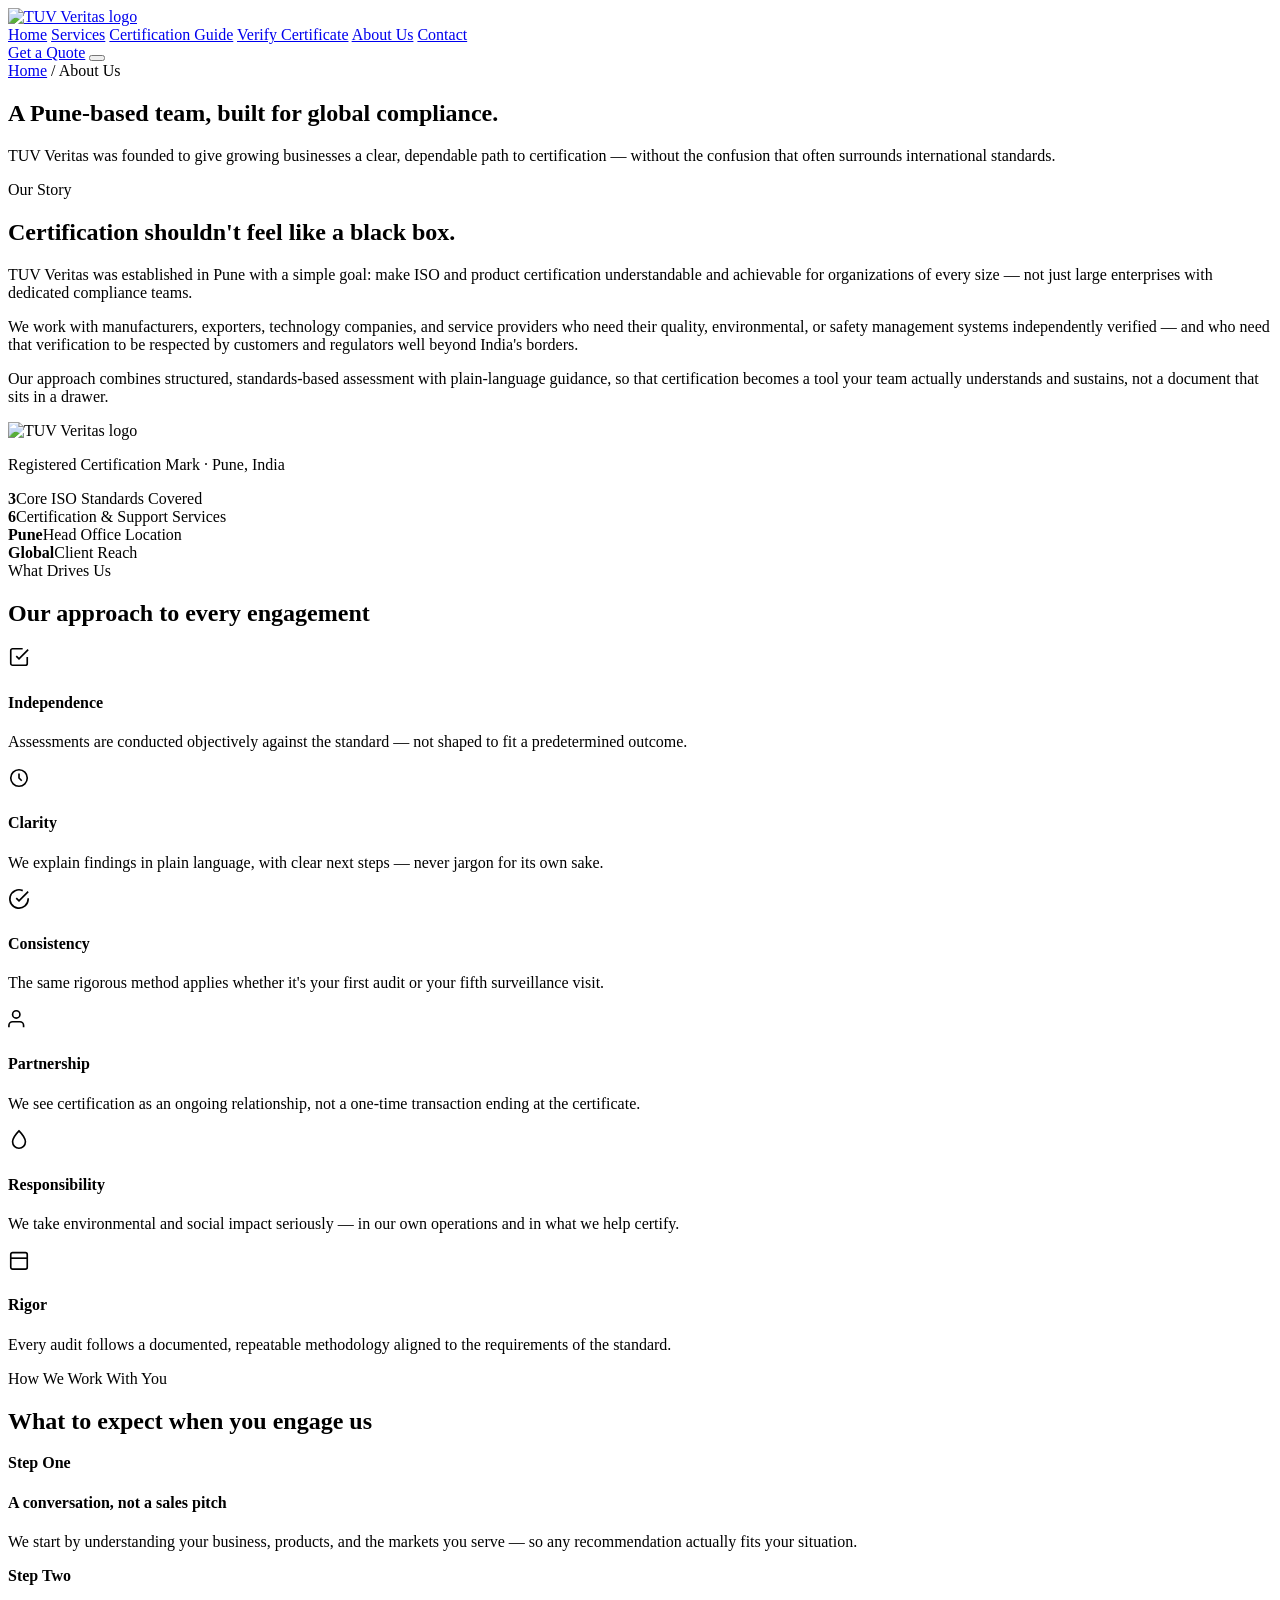
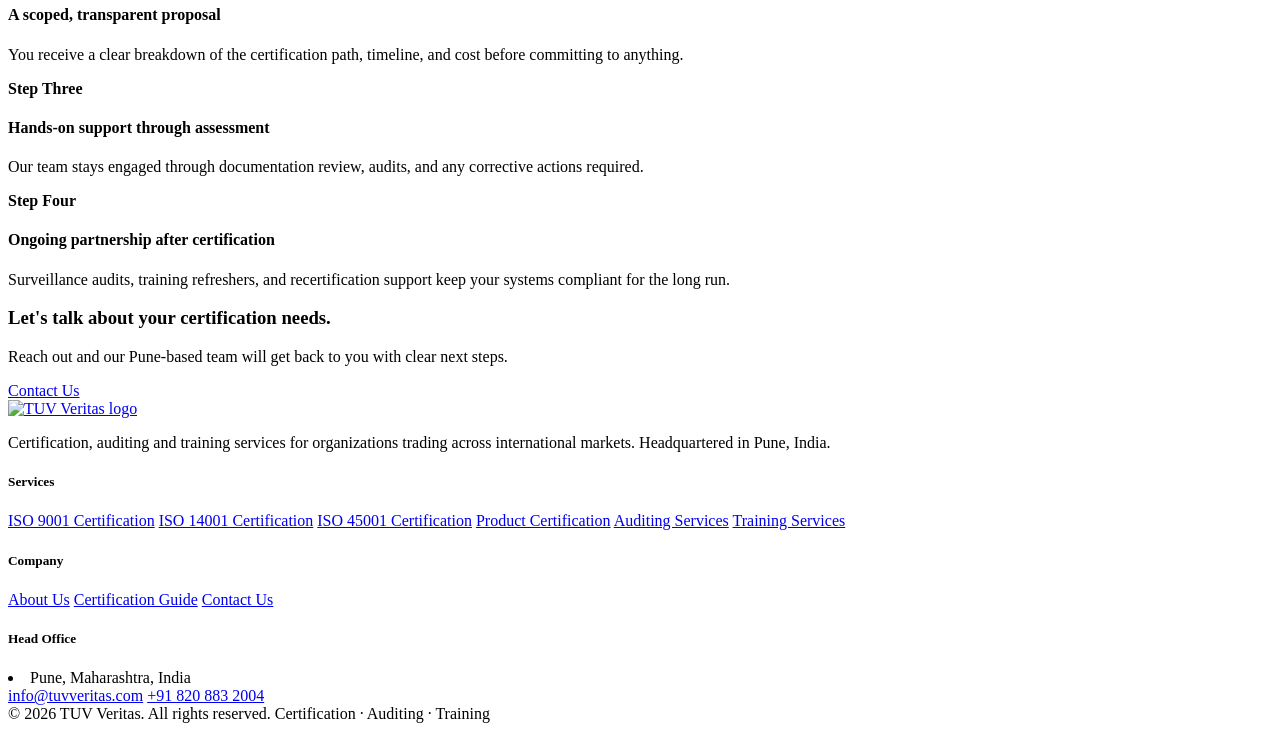
==== about.html @ 995abbed "Add files via upload" ====
<!DOCTYPE html>
<html lang="en">
<head>
<meta charset="UTF-8">
<meta name="viewport" content="width=device-width, initial-scale=1.0">
<title>About Us | TUV Veritas — Certification, Auditing &amp; Training</title>
<meta name="description" content="TUV Veritas is a Pune-based certification, auditing and training organization serving clients across international markets.">
<link rel="preconnect" href="https://fonts.googleapis.com">
<link href="https://fonts.googleapis.com/css2?family=Sora:wght@500;600;700;800&family=Inter:wght@400;500;600;700&display=swap" rel="stylesheet">
<link rel="stylesheet" href="css/style.css">
</head>
<body>

<header class="site-header">
  <div class="container nav-row">
    <a href="index.html" class="brand">
      <img class="brand-mark" src="images/TUV LOGO PNG.png" alt="TUV Veritas logo">
    </a>
    <nav class="main-nav" id="mainNav">
      <a href="index.html">Home</a>
      <a href="index.html#services">Services</a>
      <a href="certification-guide.html">Certification Guide</a>
      <a href="verify.html">Verify Certificate</a>
      <a href="about.html" class="active">About Us</a>
      <a href="contact.html">Contact</a>
    </nav>
    <div class="nav-cta">
      <a href="contact.html" class="btn btn-gold btn-sm btn-sm-desktop">Get a Quote</a>
      <button class="hamburger" aria-label="Toggle menu" aria-expanded="false"><span></span><span></span><span></span></button>
    </div>
  </div>
</header>

<section class="page-hero">
  <div class="container">
    <div class="breadcrumb"><a href="index.html">Home</a> / About Us</div>
    <h1>A Pune-based team, built for global compliance.</h1>
    <p class="hero-sub">TUV Veritas was founded to give growing businesses a clear, dependable path to certification — without the confusion that often surrounds international standards.</p>
  </div>
</section>

<section>
  <div class="container split">
    <div>
      <div class="eyebrow">Our Story</div>
      <h2>Certification shouldn't feel like a black box.</h2>
      <p>TUV Veritas was established in Pune with a simple goal: make ISO and product certification understandable and achievable for organizations of every size — not just large enterprises with dedicated compliance teams.</p>
      <p>We work with manufacturers, exporters, technology companies, and service providers who need their quality, environmental, or safety management systems independently verified — and who need that verification to be respected by customers and regulators well beyond India's borders.</p>
      <p>Our approach combines structured, standards-based assessment with plain-language guidance, so that certification becomes a tool your team actually understands and sustains, not a document that sits in a drawer.</p>
    </div>
     <div class="blueprint-wrap">
      <div class="blueprint-box">
        <img src="images/TUV LOGO PNG.png" alt="TUV Veritas logo">
      </div>
      <p class="mark-caption">Registered Certification Mark · Pune, India</p>
    </div>
  </div>
</section>

<section style="background:var(--paper-1); padding-top:0; padding-bottom:0;">
  <div class="stat-strip">
    <div class="stat-cell"><b>3</b><span>Core ISO Standards Covered</span></div>
    <div class="stat-cell"><b>6</b><span>Certification &amp; Support Services</span></div>
    <div class="stat-cell"><b>Pune</b><span>Head Office Location</span></div>
    <div class="stat-cell"><b>Global</b><span>Client Reach</span></div>
  </div>
</section>

<section>
  <div class="container">
    <div class="section-head">
      <div class="eyebrow">What Drives Us</div>
      <h2>Our approach to every engagement</h2>
    </div>
    <div class="value-grid">
      <div class="value-item">
        <div class="icon-badge"><svg width="22" height="22" viewBox="0 0 24 24" fill="none" stroke="currentColor" stroke-width="1.8"><path d="M9 11l3 3L22 4"/><path d="M21 12v7a2 2 0 01-2 2H5a2 2 0 01-2-2V5a2 2 0 012-2h11"/></svg></div>
        <h4>Independence</h4>
        <p>Assessments are conducted objectively against the standard — not shaped to fit a predetermined outcome.</p>
      </div>
      <div class="value-item">
        <div class="icon-badge"><svg width="22" height="22" viewBox="0 0 24 24" fill="none" stroke="currentColor" stroke-width="1.8"><circle cx="12" cy="12" r="9"/><path d="M12 7v5l3 3"/></svg></div>
        <h4>Clarity</h4>
        <p>We explain findings in plain language, with clear next steps — never jargon for its own sake.</p>
      </div>
      <div class="value-item">
        <div class="icon-badge"><svg width="22" height="22" viewBox="0 0 24 24" fill="none" stroke="currentColor" stroke-width="1.8"><path d="M22 11.08V12a10 10 0 11-5.93-9.14"/><polyline points="22 4 12 14.01 9 11.01"/></svg></div>
        <h4>Consistency</h4>
        <p>The same rigorous method applies whether it's your first audit or your fifth surveillance visit.</p>
      </div>
      <div class="value-item">
        <div class="icon-badge"><svg width="22" height="22" viewBox="0 0 24 24" fill="none" stroke="currentColor" stroke-width="1.8"><path d="M17 21v-2a4 4 0 00-4-4H5a4 4 0 00-4 4v2"/><circle cx="9" cy="7" r="4"/></svg></div>
        <h4>Partnership</h4>
        <p>We see certification as an ongoing relationship, not a one-time transaction ending at the certificate.</p>
      </div>
      <div class="value-item">
        <div class="icon-badge"><svg width="22" height="22" viewBox="0 0 24 24" fill="none" stroke="currentColor" stroke-width="1.8"><path d="M12 2C8 6 5 10 5 14a7 7 0 0014 0c0-4-3-8-7-12z"/></svg></div>
        <h4>Responsibility</h4>
        <p>We take environmental and social impact seriously — in our own operations and in what we help certify.</p>
      </div>
      <div class="value-item">
        <div class="icon-badge"><svg width="22" height="22" viewBox="0 0 24 24" fill="none" stroke="currentColor" stroke-width="1.8"><rect x="3" y="4" width="18" height="18" rx="2"/><line x1="3" y1="10" x2="21" y2="10"/></svg></div>
        <h4>Rigor</h4>
        <p>Every audit follows a documented, repeatable methodology aligned to the requirements of the standard.</p>
      </div>
    </div>
  </div>
</section>

<section style="background:var(--paper-1)">
  <div class="container">
    <div class="section-head">
      <div class="eyebrow">How We Work With You</div>
      <h2>What to expect when you engage us</h2>
    </div>
    <div class="timeline-v">
      <div class="t-item"><b>Step One</b><h4>A conversation, not a sales pitch</h4><p>We start by understanding your business, products, and the markets you serve — so any recommendation actually fits your situation.</p></div>
      <div class="t-item"><b>Step Two</b><h4>A scoped, transparent proposal</h4><p>You receive a clear breakdown of the certification path, timeline, and cost before committing to anything.</p></div>
      <div class="t-item"><b>Step Three</b><h4>Hands-on support through assessment</h4><p>Our team stays engaged through documentation review, audits, and any corrective actions required.</p></div>
      <div class="t-item"><b>Step Four</b><h4>Ongoing partnership after certification</h4><p>Surveillance audits, training refreshers, and recertification support keep your systems compliant for the long run.</p></div>
    </div>
  </div>
</section>

<section style="padding-top:0">
  <div class="container">
    <div class="cta-band">
      <div>
        <h3>Let's talk about your certification needs.</h3>
        <p>Reach out and our Pune-based team will get back to you with clear next steps.</p>
      </div>
      <a href="contact.html" class="btn btn-gold">Contact Us</a>
    </div>
  </div>
</section>

<footer class="site-footer">
  <div class="container">
    <div class="footer-grid">
      <div class="footer-brand">
        <a href="index.html" class="brand">
      <img class="brand-mark" src="images/TUV LOGO PNG.png" alt="TUV Veritas logo">
    </a>
        <p>Certification, auditing and training services for organizations trading across international markets. Headquartered in Pune, India.</p>
      </div>
      <div class="footer-col">
        <h5>Services</h5>
        <a href="certification-guide.html#iso-9001">ISO 9001 Certification</a>
        <a href="certification-guide.html#iso-14001">ISO 14001 Certification</a>
        <a href="certification-guide.html#iso-45001">ISO 45001 Certification</a>
        <a href="certification-guide.html#product-certification">Product Certification</a>
        <a href="certification-guide.html#auditing">Auditing Services</a>
        <a href="certification-guide.html#training">Training Services</a>
      </div>
      <div class="footer-col">
        <h5>Company</h5>
        <a href="about.html">About Us</a>
        <a href="certification-guide.html">Certification Guide</a>
        <a href="contact.html">Contact Us</a>
      </div>
      <div class="footer-col">
        <h5>Head Office</h5>
        <li>Pune, Maharashtra, India</li>
        <a href="mailto:info@tuvveritas.com">info@tuvveritas.com</a>
        <a href="tel:+918208832004">+91 820 883 2004</a>
      </div>
    </div>
    <div class="footer-bottom">
      <span>© 2026 TUV Veritas. All rights reserved.</span>
      <span>Certification · Auditing · Training</span>
    </div>
  </div>
</footer>

<script src="js/main.js"></script>
</body>
</html>
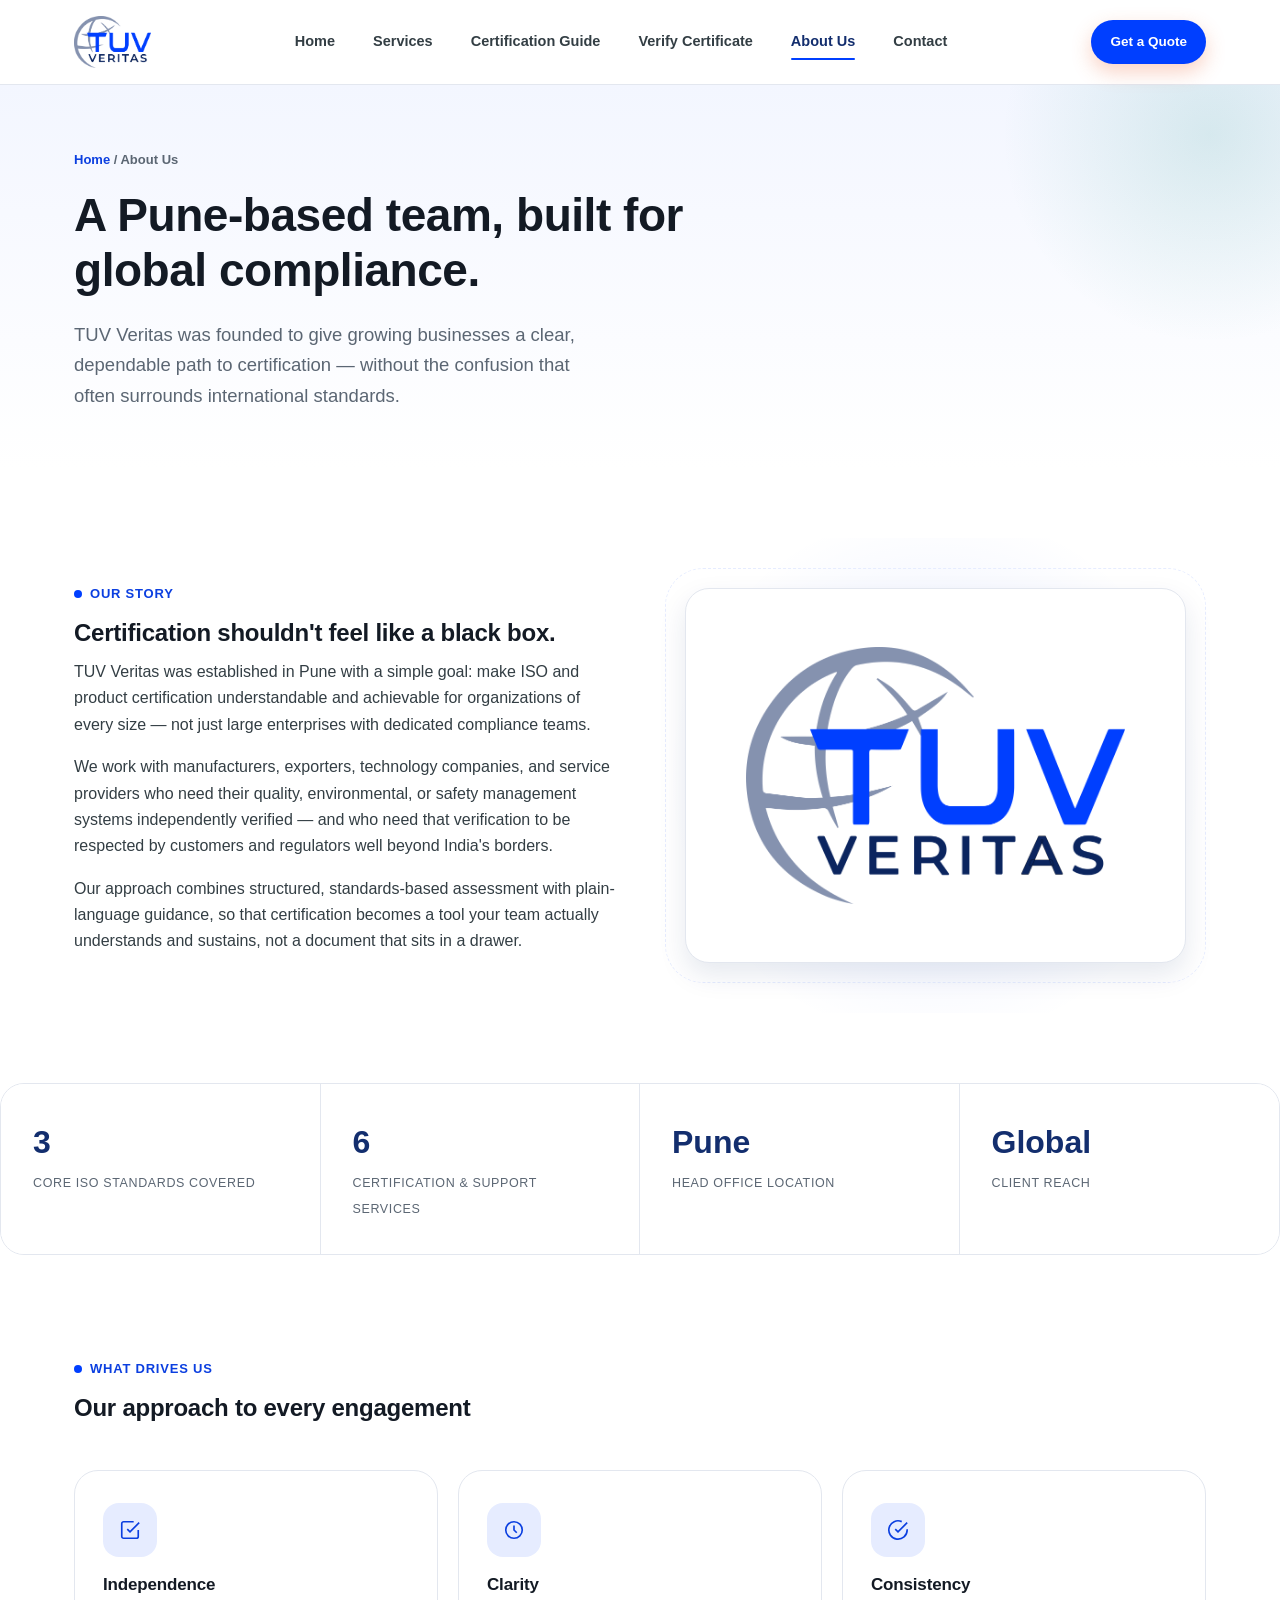
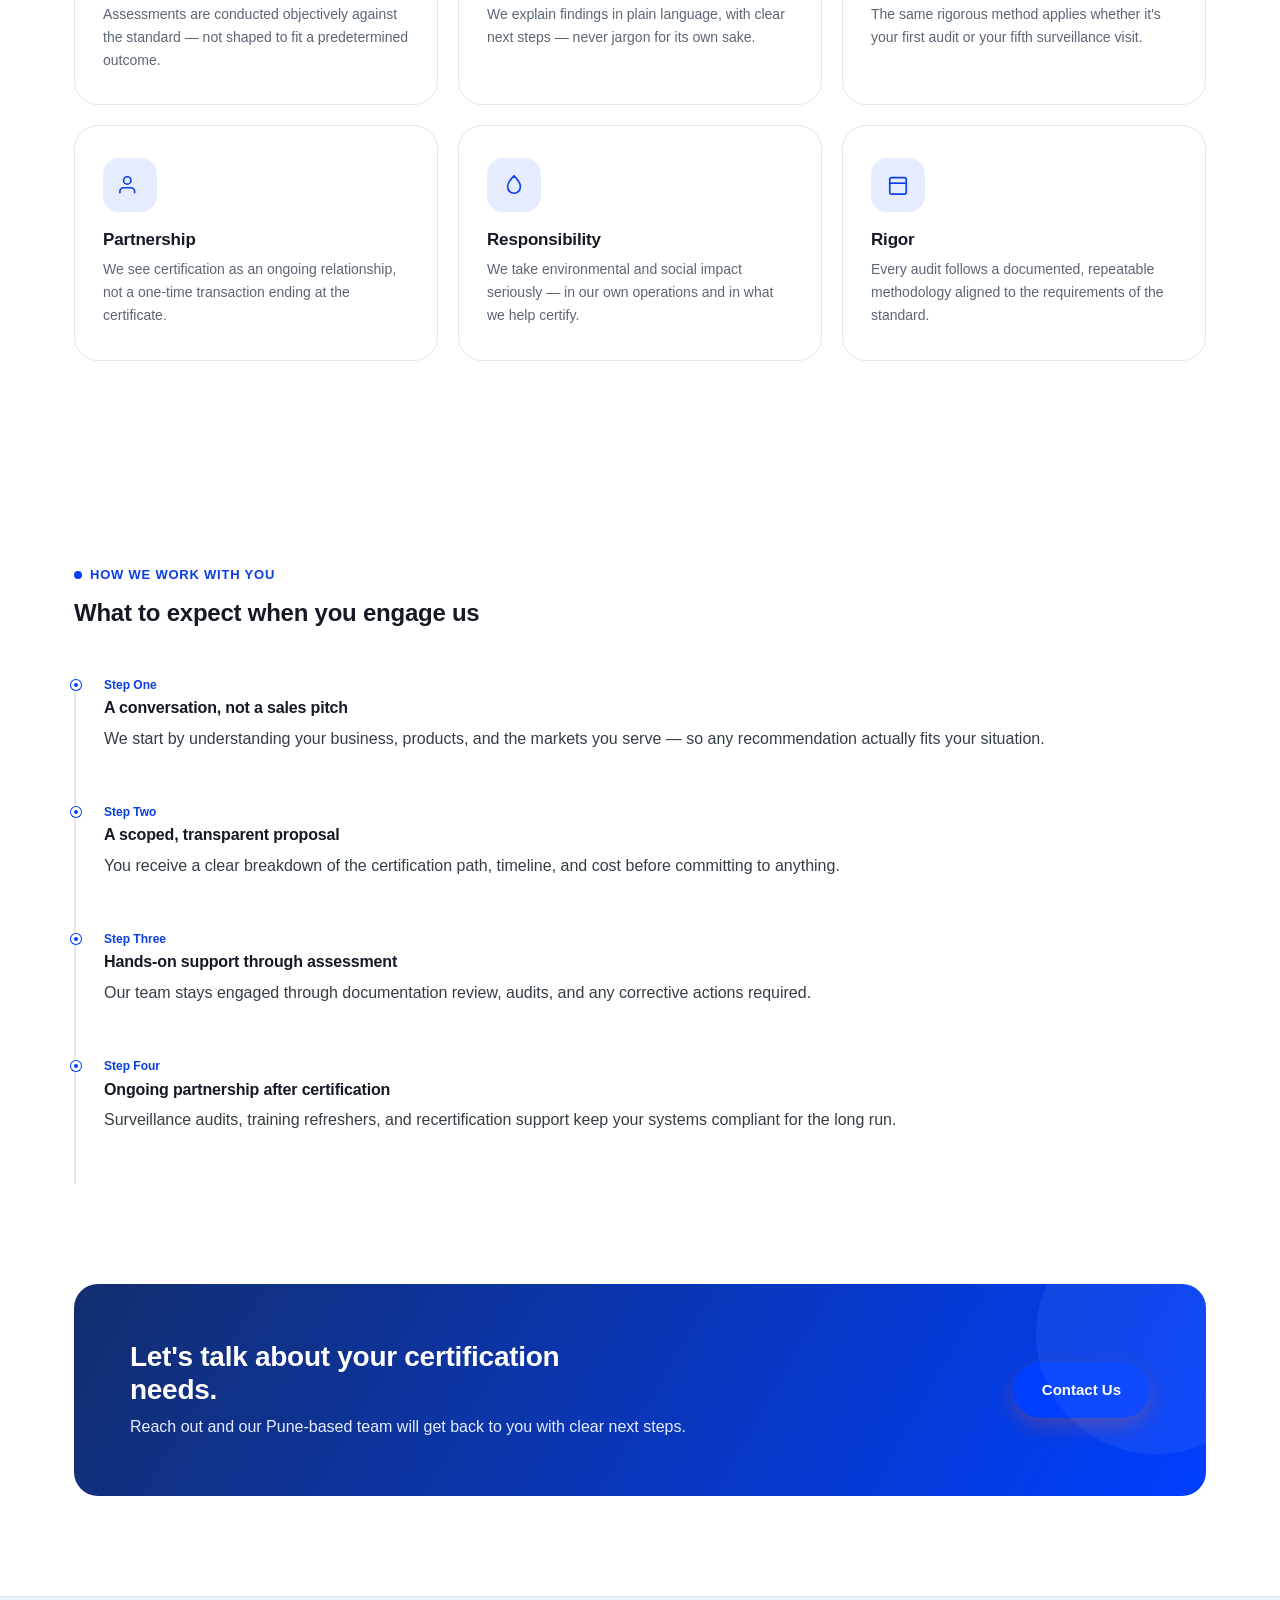
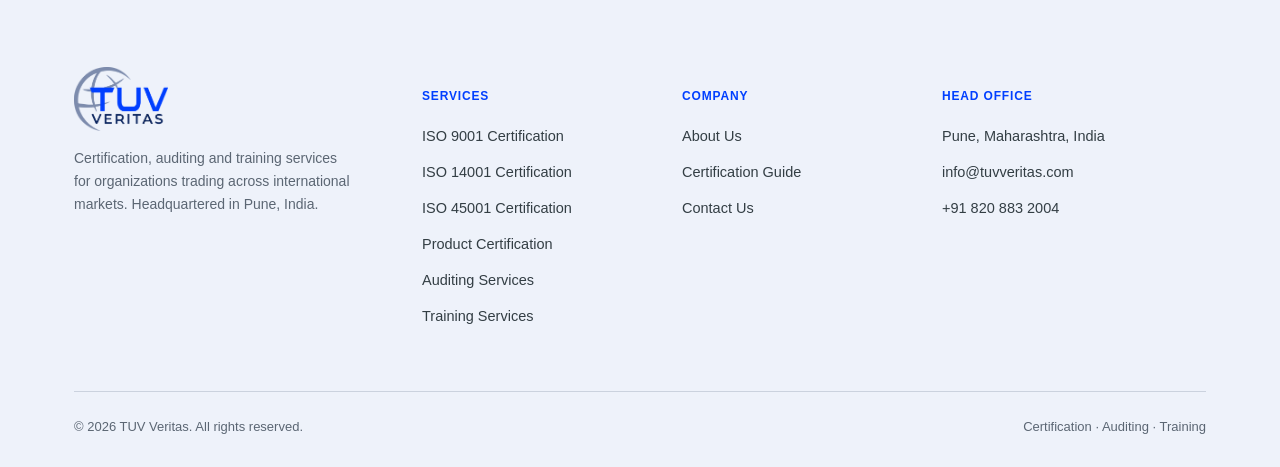
==== commit d2abeb8b: "Update about.html" ====
--- a/about.html
+++ b/about.html
@@ -52,7 +52,6 @@
       <div class="blueprint-box">
         <img src="images/TUV LOGO PNG.png" alt="TUV Veritas logo">
       </div>
-      <p class="mark-caption">Registered Certification Mark · Pune, India</p>
     </div>
   </div>
 </section>
--- a/css/style.css
+++ b/css/style.css
@@ -0,0 +1,422 @@
+/* ==========================================================================
+   TUV VERITAS — Design Tokens (v2)
+   ========================================================================== */
+:root{
+  /* Brand colors — from official logo (TUV #003FFF royal blue / VERITAS #0B255F navy) */
+  --brand-blue:#003FFF;
+  --brand-blue-600:#0B3FE0;
+  --brand-blue-500:#2158FF;
+  --brand-blue-100:#E6ECFF;
+  --brand-blue-50:#F3F6FF;
+
+  --navy-900:#0B255F;
+  --navy-800:#132E6E;
+  --navy-700:#1B3A80;
+
+  --ink-900:#131A24;
+  --ink-700:#333E44;
+  --ink-500:#5B6673;
+  --line:#E3E7EF;
+  --line-strong:#CBD2DE;
+
+  --bg:#FFFFFF;
+  --bg-alt:#F5F7FB;
+  --footer-bg:#EEF2FA;
+  --white:#FFFFFF;
+
+  --font-display:'Sora', -apple-system, BlinkMacSystemFont, sans-serif;
+  --font-body:'Inter', -apple-system, BlinkMacSystemFont, sans-serif;
+
+  --maxw: 1180px;
+  --r-sm: 8px;
+  --r-md: 14px;
+  --r-lg: 24px;
+  --r-pill: 999px;
+  --shadow-sm: 0 1px 2px rgba(11,37,95,0.06), 0 1px 1px rgba(11,37,95,0.04);
+  --shadow-md: 0 12px 28px rgba(11,37,95,0.10);
+  --shadow-lg: 0 24px 60px rgba(11,37,95,0.16);
+}
+
+*,*::before,*::after{ box-sizing:border-box; }
+html{ scroll-behavior:smooth; }
+body{
+  margin:0;
+  font-family:var(--font-body);
+  color:var(--ink-700);
+  background:var(--bg);
+  line-height:1.65;
+  font-size:16px;
+  -webkit-font-smoothing:antialiased;
+}
+img{ max-width:100%; display:block; }
+a{ color:inherit; text-decoration:none; }
+ul{ margin:0; padding:0; list-style:none; }
+h1,h2,h3,h4{ font-family:var(--font-display); color:var(--ink-900); margin:0 0 .5em; line-height:1.18; font-weight:700; letter-spacing:-.01em; }
+p{ margin:0 0 1em; }
+button{ font-family:inherit; }
+
+.container{ max-width:var(--maxw); margin:0 auto; padding:0 24px; }
+section{ padding:100px 0; }
+@media(max-width:720px){ section{ padding:60px 0; } }
+
+.eyebrow{
+  display:inline-flex; align-items:center; gap:8px;
+  font-family:var(--font-body); font-size:13px; letter-spacing:.06em; text-transform:uppercase;
+  color:var(--brand-blue-600); font-weight:700; margin-bottom:14px;
+}
+.eyebrow::before{ content:''; width:8px; height:8px; border-radius:50%; background:var(--brand-blue); display:inline-block; }
+
+.section-head{ max-width:640px; margin-bottom:48px; }
+.section-head.center{ margin-left:auto; margin-right:auto; text-align:center; }
+.section-head p{ color:var(--ink-500); font-size:17px; }
+
+a:focus-visible, button:focus-visible, input:focus-visible, textarea:focus-visible{
+  outline:2.5px solid var(--brand-blue); outline-offset:2px;
+}
+
+/* ==========================================================================
+   Buttons
+   ========================================================================== */
+.btn{
+  display:inline-flex; align-items:center; justify-content:center; gap:8px;
+  padding:15px 28px; border-radius:var(--r-pill); font-weight:600; font-size:15px;
+  border:1.5px solid transparent; cursor:pointer;
+  transition:transform .15s ease, background .2s ease, color .2s ease, border-color .2s ease, box-shadow .2s ease;
+  white-space:nowrap; font-family:var(--font-body);
+}
+.btn:hover{ transform:translateY(-2px); }
+.btn-gold{ background:var(--brand-blue); color:var(--white); box-shadow:0 8px 20px rgba(232,93,47,.28); }
+.btn-gold:hover{ background:var(--brand-blue-500); }
+.btn-outline{ background:transparent; color:var(--white); border-color:rgba(255,255,255,.45); }
+.btn-outline:hover{ border-color:var(--white); background:rgba(255,255,255,.1); }
+.btn-ink{ background:var(--navy-900); color:var(--white); }
+.btn-ink:hover{ background:var(--brand-blue-600); }
+.btn-block{ width:100%; }
+.btn-sm{ padding:10px 18px; font-size:13.5px; }
+
+/* ==========================================================================
+   Header / Nav
+   ========================================================================== */
+.site-header{
+  position:sticky; top:0; z-index:200;
+  background:rgba(255,255,255,.9);
+  backdrop-filter:blur(10px);
+  border-bottom:1px solid var(--line);
+}
+.nav-row{ display:flex; align-items:center; justify-content:space-between; height:84px; }
+.brand{ display:flex; align-items:center; gap:0; }
+.brand-mark{ height:52px; width:auto; flex-shrink:0; display:block; }
+
+.main-nav{ display:flex; align-items:center; gap:38px; }
+.main-nav a{ font-size:14.5px; font-weight:600; color:var(--ink-700); position:relative; padding:6px 0; }
+.main-nav a::after{ content:''; position:absolute; left:0; right:100%; bottom:0; height:2px; background:var(--brand-blue); transition:right .25s ease; border-radius:2px; }
+.main-nav a:hover::after, .main-nav a.active::after{ right:0; }
+.main-nav a.active{ color:var(--navy-800); }
+
+.nav-cta{ display:flex; align-items:center; gap:18px; }
+.hamburger{ display:none; flex-direction:column; gap:5px; background:none; border:none; cursor:pointer; padding:8px; }
+.hamburger span{ width:24px; height:2px; background:var(--ink-900); display:block; transition:.25s; border-radius:2px; }
+body.nav-open{ overflow:hidden; }
+@media(max-width:900px){
+  .main-nav{
+    position:fixed; top:0; left:0; right:0; height:100vh; height:100dvh;
+    background:var(--bg); z-index:250;
+    flex-direction:column; align-items:flex-start; gap:0;
+    padding:100px 24px 24px;
+    transform:translateX(100%); transition:transform .3s ease;
+    overflow-y:auto; -webkit-overflow-scrolling:touch;
+  }
+  .main-nav.open{ transform:translateX(0); }
+  .main-nav a{ width:100%; padding:16px 0; border-bottom:1px solid var(--line); }
+  .main-nav a::after{ display:none; }
+  .hamburger{ display:flex; }
+  .nav-cta .btn-sm-desktop{ display:none; }
+  .brand-mark{ height:44px; }
+}
+
+/* ==========================================================================
+   Logo (rectangular lockup, globe + stacked wordmark)
+   ========================================================================== */
+.footer-brand .brand-mark{ height:64px; }
+
+/* ==========================================================================
+   Hero
+   ========================================================================== */
+.hero{
+  position:relative;
+  background:linear-gradient(180deg, var(--brand-blue-50) 0%, var(--bg) 78%);
+  overflow:hidden; padding:80px 0 100px;
+}
+.hero::before{
+  content:''; position:absolute; top:-180px; right:-160px; width:520px; height:520px; border-radius:50%;
+  background:radial-gradient(circle at 30% 30%, rgba(30,145,136,.16), rgba(30,145,136,0) 70%);
+  pointer-events:none;
+}
+.hero::after{
+  content:''; position:absolute; bottom:-220px; left:-160px; width:420px; height:420px; border-radius:50%;
+  background:radial-gradient(circle at 60% 40%, rgba(232,93,47,.12), rgba(232,93,47,0) 70%);
+  pointer-events:none;
+}
+.hero-grid{ position:relative; z-index:2; display:grid; grid-template-columns:1.05fr .95fr; gap:48px; align-items:center; }
+.hero-kicker{
+  font-family:var(--font-body); font-size:13px; font-weight:700; letter-spacing:.06em; text-transform:uppercase;
+  color:var(--brand-blue-600); margin-bottom:20px; display:flex; align-items:center; gap:10px;
+}
+.hero-kicker::before{ content:''; width:8px; height:8px; border-radius:50%; background:var(--brand-blue); box-shadow:0 0 0 5px var(--brand-blue-100); }
+.hero h1{ color:var(--ink-900); font-size:clamp(36px,5vw,58px); font-weight:800; margin-bottom:22px; }
+.hero h1 em{ font-style:normal; color:var(--brand-blue-600); position:relative; }
+.hero-sub{ font-size:18.5px; color:var(--ink-500); max-width:520px; margin-bottom:36px; }
+.hero-actions{ display:flex; gap:16px; flex-wrap:wrap; margin-bottom:50px; }
+
+
+/* Hero graphic: globe + certificate card */
+.seal-wrap{ position:relative; display:flex; align-items:center; justify-content:center; z-index:2; }
+.seal-svg{ width:100%; max-width:440px; height:auto; }
+.orbit-slow{ animation:spin 90s linear infinite; transform-origin:220px 190px; }
+.orbit-fast{ animation:spin-rev 70s linear infinite; transform-origin:220px 190px; }
+@keyframes spin{ from{ transform:rotate(0deg);} to{ transform:rotate(360deg);} }
+@keyframes spin-rev{ from{ transform:rotate(0deg);} to{ transform:rotate(-360deg);} }
+@media (prefers-reduced-motion: reduce){ .orbit-slow,.orbit-fast{ animation:none; } }
+
+@media(max-width:900px){
+  .hero-grid{ grid-template-columns:1fr; }
+  .seal-wrap{ order:-1; max-width:280px; margin:0 auto 8px; }
+}
+
+/* ==========================================================================
+   Standards strip
+   ========================================================================== */
+.ticker{ background:var(--navy-900); color:var(--brand-blue-100); overflow:hidden; }
+.ticker-track{ display:flex; gap:0; white-space:nowrap; padding:15px 0; animation:ticker 34s linear infinite; width:max-content; }
+.ticker-track span{ font-family:var(--font-body); font-size:13.5px; font-weight:600; letter-spacing:.02em; display:inline-flex; align-items:center; padding:0 28px; position:relative; }
+.ticker-track span::after{ content:''; position:absolute; right:0; top:50%; transform:translateY(-50%); width:5px; height:5px; border-radius:50%; background:var(--brand-blue-500); }
+@keyframes ticker{ from{ transform:translateX(0);} to{ transform:translateX(-50%);} }
+@media (prefers-reduced-motion: reduce){ .ticker-track{ animation:none; overflow-x:auto; } }
+
+/* ==========================================================================
+   Search + Service Cards
+   ========================================================================== */
+.search-bar{
+  display:flex; align-items:center; gap:12px; background:var(--white); border:1.5px solid var(--line);
+  border-radius:var(--r-pill); padding:6px 8px 6px 22px; max-width:540px; margin-bottom:44px; box-shadow:var(--shadow-sm);
+}
+.search-bar svg{ flex-shrink:0; color:var(--ink-500); }
+.search-bar input{ border:none; outline:none; flex:1; font-family:var(--font-body); font-size:15.5px; padding:12px 0; background:transparent; color:var(--ink-900); }
+.search-bar .clear-btn{ border:none; background:var(--bg-alt); color:var(--ink-500); font-size:12.5px; padding:10px 18px; border-radius:var(--r-pill); cursor:pointer; font-weight:700; }
+.search-meta{ font-family:var(--font-body); font-size:13px; color:var(--ink-500); margin:-30px 0 32px; font-weight:600; }
+
+.service-grid{ display:grid; grid-template-columns:repeat(3,1fr); gap:26px; }
+@media(max-width:960px){ .service-grid{ grid-template-columns:repeat(2,1fr);} }
+@media(max-width:640px){ .service-grid{ grid-template-columns:1fr;} }
+
+.service-card{
+  background:var(--white); border:1px solid var(--line); border-radius:var(--r-lg); padding:34px 30px;
+  display:flex; flex-direction:column; transition:box-shadow .25s ease, transform .25s ease, border-color .25s ease;
+}
+.service-card:hover{ box-shadow:var(--shadow-md); transform:translateY(-5px); border-color:var(--brand-blue); }
+.service-tag{ font-family:var(--font-body); font-size:11.5px; letter-spacing:.08em; text-transform:uppercase; color:var(--brand-blue-600); font-weight:700; margin-bottom:16px; }
+.service-card .icon-badge{ margin-bottom:18px; }
+.service-card h3{ font-size:20px; margin-bottom:10px; }
+.service-card p{ color:var(--ink-500); font-size:14.5px; flex:1; margin-bottom:22px; }
+.learn-more{ display:inline-flex; align-items:center; gap:6px; font-weight:700; font-size:14px; color:var(--navy-800); border-top:1px solid var(--line); padding-top:18px; }
+.learn-more svg{ transition:transform .2s ease; }
+.service-card:hover .learn-more svg{ transform:translateX(4px); }
+.no-results{ display:none; text-align:center; padding:40px 20px; color:var(--ink-500); font-family:var(--font-body); font-size:14px; }
+
+.icon-badge{ width:54px; height:54px; border-radius:16px; background:var(--brand-blue-100); display:flex; align-items:center; justify-content:center; color:var(--brand-blue-600); }
+
+/* ==========================================================================
+   Process / Timeline
+   ========================================================================== */
+.process-list{ display:grid; grid-template-columns:repeat(5,1fr); gap:0; position:relative; }
+.process-list::before{ content:''; position:absolute; top:26px; left:0; right:0; height:1px; background:var(--line); }
+@media(max-width:900px){ .process-list{ grid-template-columns:1fr; } .process-list::before{ display:none; } }
+.process-step{ position:relative; padding:0 18px 0 0; }
+.process-num{
+  font-family:var(--font-display); font-size:14px; color:var(--white); background:var(--brand-blue-600);
+  width:52px; height:52px; border-radius:50%; display:flex; align-items:center; justify-content:center;
+  margin-bottom:20px; position:relative; z-index:2; font-weight:700; border:4px solid var(--bg-alt);
+}
+@media(max-width:900px){
+  .process-step{ display:flex; gap:20px; padding:0 0 34px; border-left:1.5px dashed var(--line-strong); margin-left:25px; padding-left:30px; }
+  .process-step:last-child{ border-left-color:transparent; padding-bottom:0; }
+  .process-num{ margin-bottom:0; margin-left:-56px; flex-shrink:0; }
+}
+.process-step h4{ font-size:16.5px; margin-bottom:8px; }
+.process-step p{ font-size:14px; color:var(--ink-500); margin:0; }
+
+/* ==========================================================================
+   Value grid
+   ========================================================================== */
+.value-grid{ display:grid; grid-template-columns:repeat(3,1fr); gap:20px; }
+@media(max-width:900px){ .value-grid{ grid-template-columns:repeat(2,1fr);} }
+@media(max-width:600px){ .value-grid{ grid-template-columns:1fr;} }
+.value-item{ background:var(--white); border:1px solid var(--line); border-radius:var(--r-lg); padding:32px 28px; }
+.value-item .icon-badge{ margin-bottom:18px; }
+.value-item h4{ font-size:17px; margin-bottom:8px; }
+.value-item p{ font-size:14px; color:var(--ink-500); margin:0; }
+
+/* ==========================================================================
+   Industry chips
+   ========================================================================== */
+.chip-row{ display:flex; flex-wrap:wrap; gap:12px; }
+.chip{ font-family:var(--font-body); font-weight:600; font-size:13.5px; padding:10px 20px; border:1px solid var(--line); border-radius:var(--r-pill); color:var(--navy-800); background:var(--brand-blue-50); }
+
+/* ==========================================================================
+   CTA band
+   ========================================================================== */
+.cta-band{
+  background:linear-gradient(120deg, var(--navy-800), var(--brand-blue));
+  color:var(--white); border-radius:var(--r-lg); padding:56px;
+  display:flex; align-items:center; justify-content:space-between; gap:30px; flex-wrap:wrap;
+  position:relative; overflow:hidden;
+}
+.cta-band::after{ content:''; position:absolute; right:-70px; top:-70px; width:240px; height:240px; border-radius:50%; background:rgba(255,255,255,.06); }
+.cta-band h3{ color:var(--white); font-size:28px; max-width:460px; margin-bottom:8px; }
+.cta-band p{ color:var(--brand-blue-100); margin:0; }
+@media(max-width:700px){ .cta-band{ padding:36px 26px; text-align:left; } }
+
+/* ==========================================================================
+   Footer
+   ========================================================================== */
+.site-footer{ background:var(--footer-bg); color:var(--ink-700); padding:70px 0 30px; border-top:1px solid var(--line); }
+.footer-grid{ display:grid; grid-template-columns:1.4fr 1fr 1fr 1.2fr; gap:40px; margin-bottom:50px; }
+@media(max-width:900px){ .footer-grid{ grid-template-columns:1fr 1fr; } }
+@media(max-width:560px){ .footer-grid{ grid-template-columns:1fr; } }
+.footer-brand p{ font-size:14px; color:var(--ink-500); margin-top:16px; max-width:280px; }
+.footer-col h5{ font-family:var(--font-body); text-transform:uppercase; letter-spacing:.07em; font-size:12px; color:var(--brand-blue); margin-bottom:18px; font-weight:700; }
+.footer-col a, .footer-col li{ font-size:14.5px; color:var(--ink-700); margin-bottom:12px; display:block; }
+.footer-col a:hover{ color:var(--brand-blue); }
+.footer-bottom{ border-top:1px solid var(--line-strong); padding-top:24px; display:flex; justify-content:space-between; flex-wrap:wrap; gap:10px; font-size:13px; color:var(--ink-500); }
+
+/* ==========================================================================
+   Inner page hero (small)
+   ========================================================================== */
+.page-hero{ background:linear-gradient(180deg, var(--brand-blue-50), var(--bg)); padding:64px 0 56px; position:relative; overflow:hidden; }
+.page-hero::before{ content:''; position:absolute; top:-160px; right:-140px; width:420px; height:420px; border-radius:50%; background:radial-gradient(circle, rgba(30,145,136,.14), rgba(30,145,136,0) 70%); }
+.page-hero .container{ position:relative; z-index:2; }
+.breadcrumb{ font-family:var(--font-body); font-size:13px; color:var(--ink-500); margin-bottom:18px; font-weight:600; }
+.breadcrumb a{ color:var(--brand-blue-600); }
+.page-hero h1{ color:var(--ink-900); font-size:clamp(32px,4.4vw,46px); max-width:720px; }
+.page-hero .hero-sub{ margin-bottom:0; }
+
+/* ==========================================================================
+   Guide page: TOC + content
+   ========================================================================== */
+.guide-layout{ display:grid; grid-template-columns:260px 1fr; gap:56px; align-items:flex-start; }
+@media(max-width:900px){ .guide-layout{ grid-template-columns:1fr; } }
+.toc{ position:sticky; top:104px; border-left:2px solid var(--line); padding-left:20px; }
+.toc-label{ font-family:var(--font-body); font-size:11.5px; letter-spacing:.08em; text-transform:uppercase; color:var(--ink-500); margin-bottom:14px; font-weight:700; }
+.toc a{ display:block; font-size:14px; font-weight:500; padding:7px 0; color:var(--ink-500); border-left:2px solid transparent; margin-left:-22px; padding-left:20px; }
+.toc a:hover, .toc a.active{ color:var(--navy-800); border-left-color:var(--brand-blue); font-weight:700; }
+@media(max-width:900px){ .toc{ position:static; display:flex; flex-wrap:wrap; gap:8px 12px; border-left:none; padding-left:0; border-bottom:1px solid var(--line); padding-bottom:20px; } .toc a{ margin-left:0; border-left:none; padding:6px 14px; background:var(--bg-alt); border-radius:var(--r-pill); border:1px solid var(--line);} }
+
+.guide-content > section{ padding:0 0 56px; scroll-margin-top:104px; border-bottom:1px solid var(--line); margin-bottom:56px; }
+.guide-content > section:last-child{ border-bottom:none; margin-bottom:0; }
+.guide-content h2{ font-size:29px; margin-bottom:16px; }
+.guide-content h3{ font-size:19px; margin:28px 0 10px; }
+.guide-content p{ color:var(--ink-700); font-size:15.5px; }
+.guide-content ul{ margin:0 0 18px; }
+.guide-content ul li{ position:relative; padding-left:26px; margin-bottom:10px; font-size:15px; color:var(--ink-700); }
+.guide-content ul li::before{ content:'✓'; position:absolute; left:0; color:var(--brand-blue); font-weight:700; }
+.def-card{ background:var(--brand-blue-50); border:1px solid var(--brand-blue-100); border-left:4px solid var(--brand-blue); padding:22px 26px; border-radius:var(--r-md); margin:20px 0; font-size:15px; }
+.def-card b{ font-family:var(--font-body); font-size:11.5px; text-transform:uppercase; letter-spacing:.07em; color:var(--brand-blue-600); display:block; margin-bottom:8px; font-weight:700; }
+.two-col{ display:grid; grid-template-columns:1fr 1fr; gap:20px; margin:20px 0; }
+@media(max-width:640px){ .two-col{ grid-template-columns:1fr; } }
+.mini-card{ background:var(--white); border:1px solid var(--line); padding:22px 24px; border-radius:var(--r-md); }
+.mini-card h4{ font-size:15px; margin-bottom:8px; color:var(--ink-900); }
+.mini-card p{ font-size:13.5px; color:var(--ink-500); margin:0; }
+
+/* Standards catalog cards */
+.standards-grid{ display:grid; grid-template-columns:repeat(3,1fr); gap:18px; }
+@media(max-width:900px){ .standards-grid{ grid-template-columns:repeat(2,1fr); } }
+@media(max-width:600px){ .standards-grid{ grid-template-columns:1fr; } }
+.standard-card{ background:var(--white); border:1px solid var(--line); border-radius:var(--r-md); padding:22px 22px 20px; }
+.standard-card .std-code{ font-family:var(--font-display); font-weight:700; font-size:15px; color:var(--navy-800); margin-bottom:6px; display:block; }
+.standard-card h4{ font-size:14.5px; margin-bottom:8px; color:var(--ink-900); }
+.standard-card p{ font-size:13px; color:var(--ink-500); margin:0; }
+
+/* FAQ accordion */
+.faq-item{ border-bottom:1px solid var(--line); }
+.faq-q{
+  width:100%; text-align:left; background:none; border:none; padding:20px 0; cursor:pointer;
+  display:flex; justify-content:space-between; align-items:center; font-family:var(--font-body);
+  font-size:16px; font-weight:700; color:var(--ink-900);
+}
+.faq-q .plus{ font-family:var(--font-body); font-size:22px; color:var(--brand-blue); transition:transform .25s ease; flex-shrink:0; margin-left:14px; font-weight:400; }
+.faq-item.open .plus{ transform:rotate(45deg); }
+.faq-a{ max-height:0; overflow:hidden; transition:max-height .3s ease; }
+.faq-a p{ padding-bottom:20px; color:var(--ink-500); font-size:14.5px; margin:0; }
+
+/* ==========================================================================
+   Contact page
+   ========================================================================== */
+.contact-layout{ display:grid; grid-template-columns:1fr 1.3fr; gap:50px; align-items:flex-start; }
+@media(max-width:900px){ .contact-layout{ grid-template-columns:1fr; } }
+.info-card{ background:var(--white); border:1px solid var(--line); padding:32px; border-radius:var(--r-lg); margin-bottom:20px; }
+.info-card h4{ font-family:var(--font-body); text-transform:uppercase; letter-spacing:.07em; font-size:12px; color:var(--brand-blue-600); margin-bottom:16px; font-weight:700; }
+.info-row{ display:flex; gap:14px; margin-bottom:18px; align-items:flex-start; }
+.info-row:last-child{ margin-bottom:0; }
+.info-row svg{ flex-shrink:0; color:var(--brand-blue); margin-top:2px; }
+.info-row b{ display:block; font-size:14.5px; color:var(--ink-900); }
+.info-row span{ font-size:13.5px; color:var(--ink-500); }
+
+.form-card{ background:var(--white); border:1px solid var(--line); padding:40px; border-radius:var(--r-lg); }
+.form-row{ display:grid; grid-template-columns:1fr 1fr; gap:18px; }
+@media(max-width:560px){ .form-row{ grid-template-columns:1fr; } }
+.field{ margin-bottom:20px; }
+.field label{ display:block; font-size:13.5px; font-weight:700; color:var(--ink-900); margin-bottom:7px; }
+.field .req{ color:var(--brand-blue); }
+.field input, .field select, .field textarea{
+  width:100%; border:1.5px solid var(--line); border-radius:var(--r-sm); padding:13px 15px; font-family:var(--font-body);
+  font-size:14.5px; color:var(--ink-900); background:var(--bg-alt); transition:border-color .2s ease;
+}
+.field input:focus, .field select:focus, .field textarea:focus{ border-color:var(--brand-blue); outline:none; background:var(--white); }
+.field textarea{ resize:vertical; min-height:110px; }
+.check-grid{ display:grid; grid-template-columns:1fr 1fr; gap:12px 20px; border-radius:var(--r-sm); }
+@media(max-width:480px){ .check-grid{ grid-template-columns:1fr; } }
+.check-item{ display:flex; align-items:center; gap:10px; font-size:14px; font-weight:500; color:var(--ink-700); background:var(--bg-alt); border:1px solid var(--line); padding:12px 14px; border-radius:var(--r-sm); }
+.check-item input{ width:16px; height:16px; accent-color:var(--brand-blue); flex-shrink:0; }
+.form-note{ font-size:12.5px; color:var(--ink-500); margin-top:14px; }
+.success-panel{ display:none; text-align:center; padding:50px 20px; }
+.success-panel .icon-badge{ margin:0 auto 20px; width:64px; height:64px; background:var(--brand-blue); color:var(--white); border-radius:50%; }
+.success-panel h3{ margin-bottom:10px; }
+.success-panel p{ color:var(--ink-500); }
+
+.map-box{ height:220px; border:1px solid var(--line); background:var(--bg-alt); display:flex; align-items:center; justify-content:center; font-family:var(--font-body); font-size:13px; font-weight:600; color:var(--ink-500); border-radius:var(--r-lg); text-align:center; padding:20px; }
+
+/* About page extras */
+.stat-strip{ display:grid; grid-template-columns:repeat(4,1fr); border:1px solid var(--line); border-radius:var(--r-lg); overflow:hidden; }
+@media(max-width:700px){ .stat-strip{ grid-template-columns:1fr 1fr; } }
+.stat-cell{ padding:32px; border-right:1px solid var(--line); background:var(--white); }
+.stat-cell:last-child{ border-right:none; }
+.stat-cell b{ font-family:var(--font-display); font-size:32px; color:var(--navy-800); display:block; font-weight:700; }
+.stat-cell span{ font-size:12.5px; color:var(--ink-500); text-transform:uppercase; letter-spacing:.05em; }
+
+.split{ display:grid; grid-template-columns:1fr 1fr; gap:50px; align-items:center; }
+@media(max-width:800px){ .split{ grid-template-columns:1fr; } }
+.blueprint-wrap{ position:relative; padding:20px; }
+.blueprint-wrap::before{ content:''; position:absolute; inset:0; border:1.5px dashed var(--brand-blue-100); border-radius:calc(var(--r-lg) + 14px); }
+.blueprint-wrap::after{ content:''; position:absolute; inset:-30px; background:radial-gradient(circle, rgba(0,63,255,.10), rgba(0,63,255,0) 70%); z-index:-1; }
+.blueprint-box{ aspect-ratio:4/3; border:1px solid var(--line); position:relative; background:#FFFFFF; border-radius:var(--r-lg); overflow:hidden; display:flex; align-items:center; justify-content:center; padding:12%; box-shadow:var(--shadow-md); }
+.blueprint-box img{ width:100%; height:auto; }
+.mark-caption{ text-align:center; font-family:var(--font-body); font-size:11.5px; letter-spacing:.12em; text-transform:uppercase; color:var(--ink-500); margin-top:14px; }
+
+
+.timeline-v{ border-left:2px solid var(--line); padding-left:28px; }
+.timeline-v .t-item{ position:relative; padding-bottom:34px; }
+.timeline-v .t-item::before{ content:''; position:absolute; left:-33px; top:4px; width:10px; height:10px; border-radius:50%; background:var(--brand-blue); border:3px solid var(--bg); box-shadow:0 0 0 1px var(--brand-blue); }
+.timeline-v .t-item b{ font-family:var(--font-body); font-size:12px; color:var(--brand-blue-600); display:block; margin-bottom:4px; font-weight:700; }
+
+.text-center{ text-align:center; }
+.mt-40{ margin-top:40px; }
+
+/* Reference / verify link buttons */
+.link-btn{
+  display:inline-flex; align-items:center; gap:6px;
+  padding:10px 18px; border-radius:var(--r-pill);
+  background:var(--brand-blue-50); color:var(--brand-blue-600);
+  font-weight:600; font-size:13.5px; border:1px solid var(--brand-blue-100);
+  transition:background .2s ease, color .2s ease, transform .15s ease;
+}
+.link-btn:hover{ background:var(--brand-blue); color:#fff; transform:translateY(-1px); }
